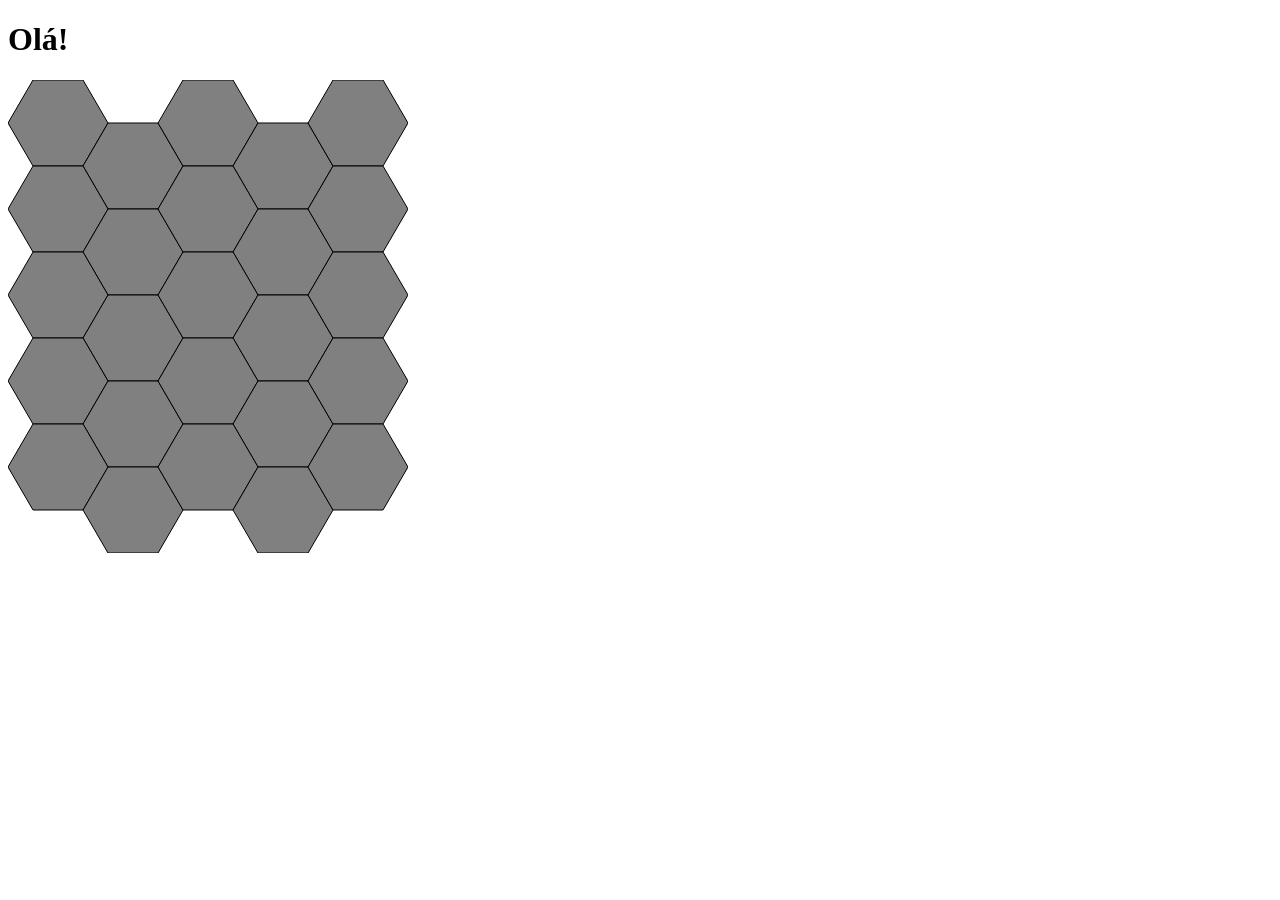
==== index.html @ 294e9039 "map 1" ====
<!DOCTYPE html>
<html>
<head>
    <meta charset="UTF-8">
    <title>Meu Site</title>
</head>

<body>

<h1>Olá!</h1>
<div id="mapa"></div>
<script type="module"  src="script.js"></script>
</body>
</html>
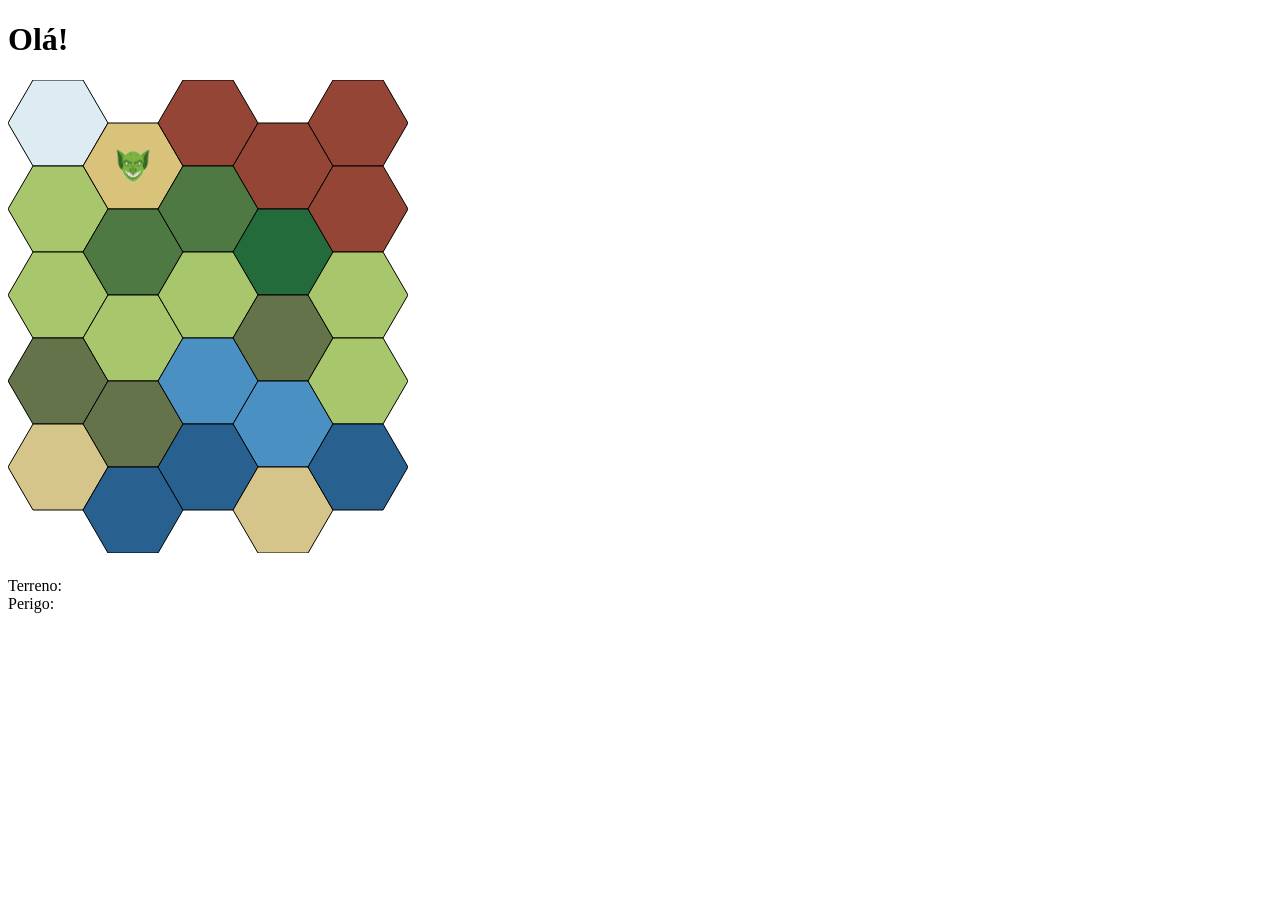
==== commit d5924c44: "color and icon" ====
--- a/index.html
+++ b/index.html
@@ -9,6 +9,21 @@
 
 <h1>Olá!</h1>
 <div id="mapa"></div>
+
+<div id="mapaInfo">
+    <h2 id="nomeLugar"></h2>
+
+    <div>
+        <span>Terreno:</span>
+        <span id="terreno"></span>
+    </div>
+
+    <div>
+        <span>Perigo:</span>
+        <span id="perigo"></span>
+    </div>
+</div>
+
 <script type="module"  src="script.js"></script>
 </body>
 </html>
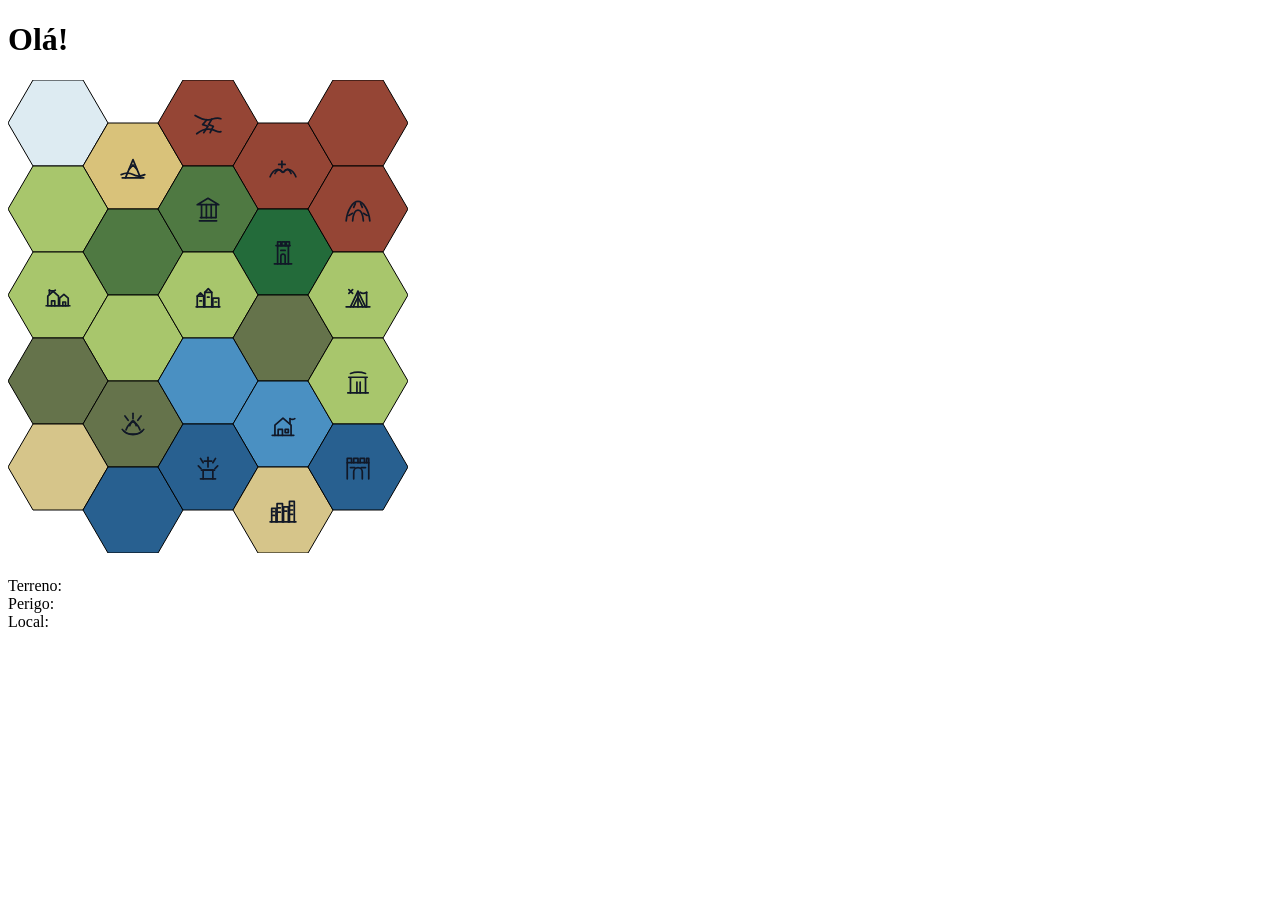
==== commit 48f57873: "base icons" ====
--- a/index.html
+++ b/index.html
@@ -22,6 +22,11 @@
         <span>Perigo:</span>
         <span id="perigo"></span>
     </div>
+
+    <div>
+        <span>Local:</span>
+        <span id="local"></span>
+    </div>
 </div>
 
 <script type="module"  src="script.js"></script>
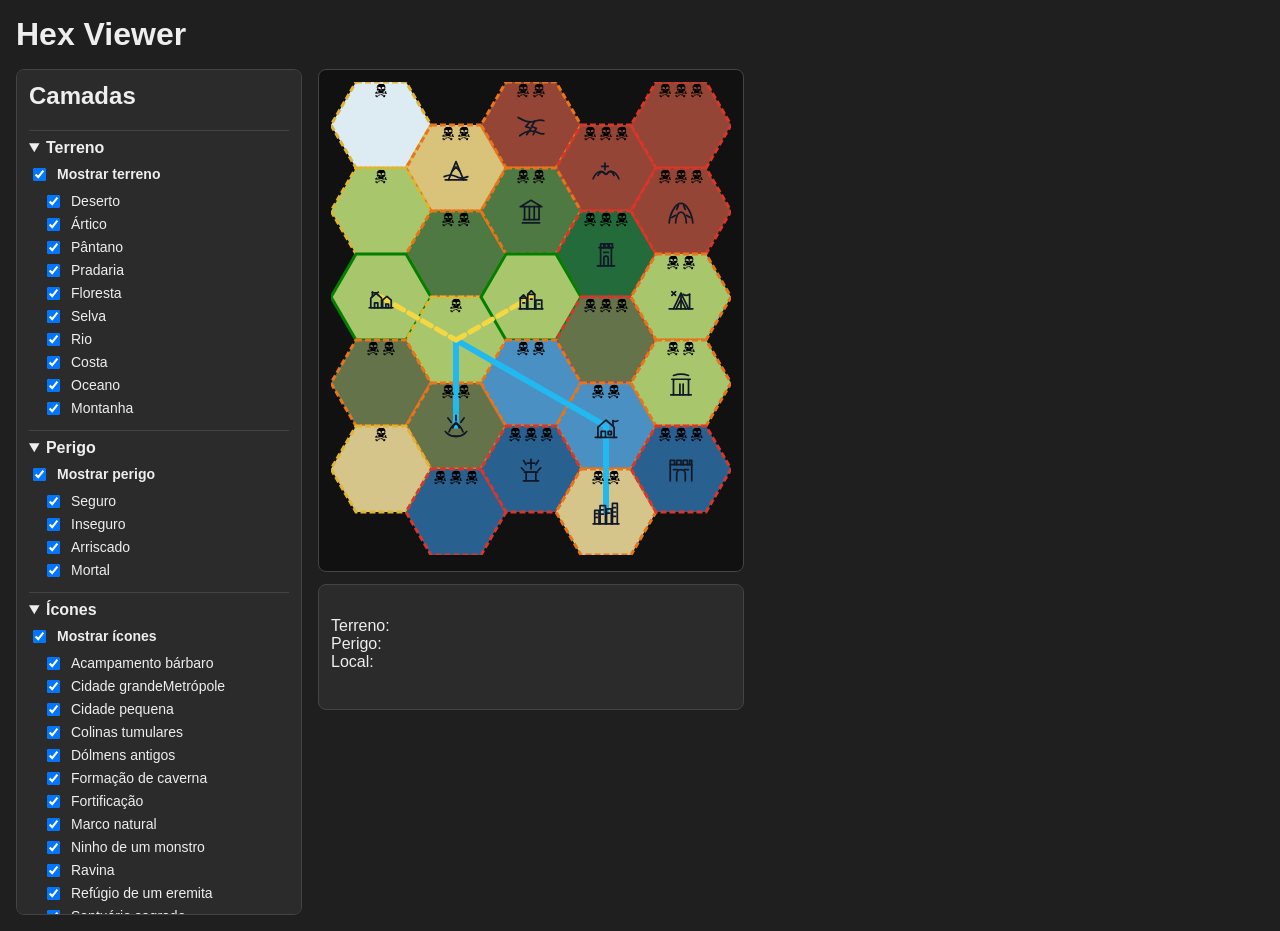
==== commit 8f8f2f2b: "painel de seleção" ====
--- a/index.html
+++ b/index.html
@@ -1,34 +1,42 @@
 <!DOCTYPE html>
 <html>
 <head>
+    <link rel="stylesheet" href="styles.css">
     <meta charset="UTF-8">
     <title>Meu Site</title>
 </head>
 
 <body>
 
-<h1>Olá!</h1>
-<div id="mapa"></div>
+<h1>Hex Viewer</h1>
 
-<div id="mapaInfo">
-    <h2 id="nomeLugar"></h2>
+<div id="app">
+    <aside id="layerPanel"></aside>
 
-    <div>
-        <span>Terreno:</span>
-        <span id="terreno"></span>
-    </div>
+    <main id="mainArea">
+        <div id="mapa"></div>
 
-    <div>
-        <span>Perigo:</span>
-        <span id="perigo"></span>
-    </div>
+        <div id="mapaInfo">
+            <h2 id="nomeLugar"></h2>
 
-    <div>
-        <span>Local:</span>
-        <span id="local"></span>
-    </div>
+            <div>
+                <span>Terreno:</span>
+                <span id="terreno"></span>
+            </div>
+
+            <div>
+                <span>Perigo:</span>
+                <span id="perigo"></span>
+            </div>
+
+            <div>
+                <span>Local:</span>
+                <span id="local"></span>
+            </div>
+        </div>
+    </main>
 </div>
 
-<script type="module"  src="script.js"></script>
+<script type="module" src="script.js"></script>
 </body>
 </html>
--- a/styles.css
+++ b/styles.css
@@ -0,0 +1,83 @@
+body {
+    margin: 0;
+    font-family: Arial, sans-serif;
+    background: #1f1f1f;
+    color: #eeeeee;
+}
+
+h1 {
+    margin: 16px;
+}
+
+#app {
+    display: flex;
+    gap: 16px;
+    padding: 0 16px 16px 16px;
+    align-items: flex-start;
+}
+
+#layerPanel {
+    width: 260px;
+    flex: 0 0 260px;
+    background: #2b2b2b;
+    border: 1px solid #444444;
+    border-radius: 8px;
+    padding: 12px;
+    max-height: calc(100vh - 80px);
+    overflow-y: auto;
+}
+
+#layerPanel h2 {
+    margin-top: 0;
+}
+
+#layerPanel details {
+    border-top: 1px solid #444444;
+    padding: 8px 0;
+}
+
+#layerPanel summary {
+    cursor: pointer;
+    font-weight: bold;
+    margin-bottom: 8px;
+}
+
+.layer-checkbox {
+    display: flex;
+    gap: 8px;
+    align-items: center;
+    margin: 4px 0;
+    cursor: pointer;
+    font-size: 14px;
+}
+
+.layer-main-toggle {
+    margin-bottom: 8px;
+    font-weight: bold;
+}
+
+.layer-sublist {
+    padding-left: 14px;
+}
+
+#mainArea {
+    display: flex;
+    flex-direction: column;
+    gap: 12px;
+}
+
+#mapa {
+    background: #111111;
+    border: 1px solid #444444;
+    border-radius: 8px;
+    padding: 12px;
+    overflow: auto;
+}
+
+#mapaInfo {
+    background: #2b2b2b;
+    border: 1px solid #444444;
+    border-radius: 8px;
+    padding: 12px;
+    min-height: 100px;
+}
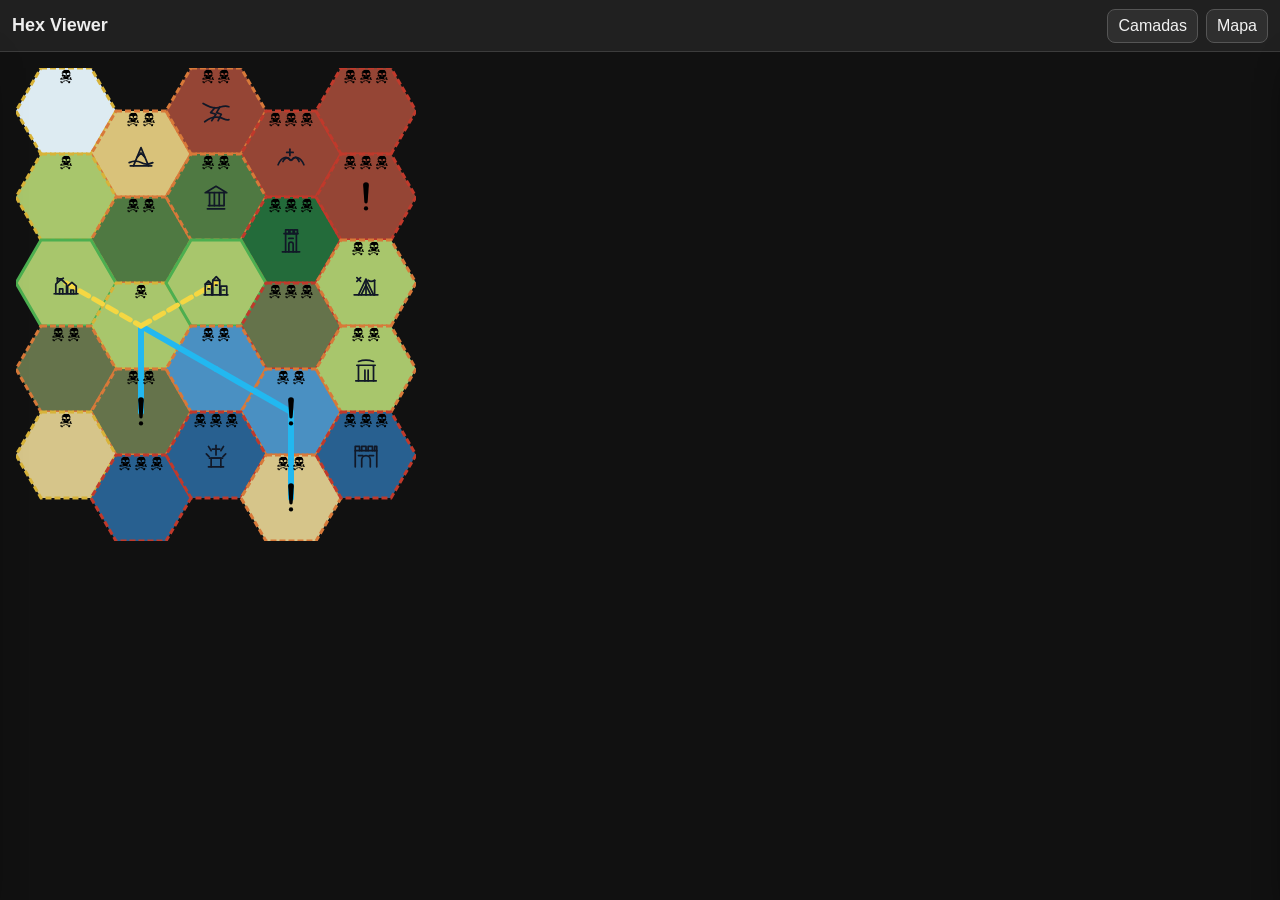
==== commit d6f573e7: "ui rework" ====
--- a/index.html
+++ b/index.html
@@ -1,42 +1,37 @@
 <!DOCTYPE html>
-<html>
+<html lang="pt-BR">
 <head>
     <link rel="stylesheet" href="styles.css">
     <meta charset="UTF-8">
-    <title>Meu Site</title>
+    <meta name="viewport" content="width=device-width, initial-scale=1.0">
+    <title>Hex Viewer</title>
 </head>
 
 <body>
+    <div id="app">
+        <header id="topBar">
+            <div class="topbar-title">Hex Viewer</div>
 
-<h1>Hex Viewer</h1>
+            <div class="topbar-actions">
+                <button id="openLayerPanelBtn" class="topbar-button" type="button">Camadas</button>
+                <button id="openMapInfoBtn" class="topbar-button" type="button">Mapa</button>
+            </div>
+        </header>
 
-<div id="app">
-    <aside id="layerPanel"></aside>
+        <main id="mapArea">
+            <div id="mapa"></div>
+        </main>
 
-    <main id="mainArea">
-        <div id="mapa"></div>
+        <aside id="layerPanel" class="side-panel side-panel-left" aria-hidden="true"></aside>
 
-        <div id="mapaInfo">
-            <h2 id="nomeLugar"></h2>
+        <aside id="mapaInfo" class="side-panel side-panel-right" aria-hidden="true"></aside>
 
-            <div>
-                <span>Terreno:</span>
-                <span id="terreno"></span>
-            </div>
+        <!-- Opcional: remova este aside e o botão #openMapInfoBtn na versão dos jogadores -->
+        <aside id="mapInfoPanel" class="side-panel side-panel-right side-panel-map" aria-hidden="true"></aside>
 
-            <div>
-                <span>Perigo:</span>
-                <span id="perigo"></span>
-            </div>
+        <div id="panelBackdrop" class="panel-backdrop" hidden></div>
+    </div>
 
-            <div>
-                <span>Local:</span>
-                <span id="local"></span>
-            </div>
-        </div>
-    </main>
-</div>
-
-<script type="module" src="script.js"></script>
+    <script type="module" src="script.js"></script>
 </body>
-</html>+</html>
--- a/styles.css
+++ b/styles.css
@@ -1,39 +1,163 @@
+* {
+    box-sizing: border-box;
+}
+
+html,
 body {
+    width: 100%;
+    height: 100%;
     margin: 0;
+}
+
+body {
     font-family: Arial, sans-serif;
-    background: #1f1f1f;
+    background: #111111;
     color: #eeeeee;
-}
-
-h1 {
-    margin: 16px;
+    overflow: hidden;
+}
+
+button {
+    font: inherit;
 }
 
 #app {
-    display: flex;
-    gap: 16px;
-    padding: 0 16px 16px 16px;
-    align-items: flex-start;
-}
-
-#layerPanel {
-    width: 260px;
-    flex: 0 0 260px;
-    background: #2b2b2b;
-    border: 1px solid #444444;
+    width: 100vw;
+    height: 100vh;
+    display: grid;
+    grid-template-rows: auto 1fr;
+    overflow: hidden;
+}
+
+#topBar {
+    height: 52px;
+    display: flex;
+    align-items: center;
+    justify-content: space-between;
+    gap: 12px;
+    padding: 8px 12px;
+    background: #202020;
+    border-bottom: 1px solid #3c3c3c;
+    z-index: 10;
+}
+
+.topbar-title {
+    font-weight: bold;
+    font-size: 18px;
+    white-space: nowrap;
+}
+
+.topbar-actions {
+    display: flex;
+    gap: 8px;
+    align-items: center;
+}
+
+.topbar-button,
+.panel-close-button {
+    border: 1px solid #555555;
+    background: #2f2f2f;
+    color: #f2f2f2;
     border-radius: 8px;
-    padding: 12px;
-    max-height: calc(100vh - 80px);
+    cursor: pointer;
+}
+
+.topbar-button {
+    padding: 7px 10px;
+}
+
+.topbar-button:hover,
+.panel-close-button:hover {
+    background: #3a3a3a;
+}
+
+#mapArea {
+    min-height: 0;
+    min-width: 0;
+    overflow: hidden;
+}
+
+#mapa {
+    width: 100%;
+    height: 100%;
+    overflow: auto;
+    background: #111111;
+    padding: 16px;
+    touch-action: pan-x pan-y;
+}
+
+#mapa svg {
+    display: block;
+    min-width: max-content;
+    min-height: max-content;
+}
+
+.side-panel {
+    position: fixed;
+    top: 52px;
+    bottom: 0;
+    width: min(390px, calc(100vw - 28px));
+    background: #252525;
+    border-color: #444444;
+    color: #eeeeee;
+    z-index: 30;
     overflow-y: auto;
-}
-
-#layerPanel h2 {
-    margin-top: 0;
-}
-
-#layerPanel details {
+    padding: 14px;
+    transition: transform 180ms ease;
+    box-shadow: 0 16px 40px rgba(0, 0, 0, 0.45);
+}
+
+.side-panel-left {
+    left: 0;
+    border-right: 1px solid #444444;
+    transform: translateX(-105%);
+}
+
+.side-panel-right {
+    right: 0;
+    border-left: 1px solid #444444;
+    transform: translateX(105%);
+}
+
+.side-panel.is-open {
+    transform: translateX(0);
+}
+
+.side-panel-header {
+    display: flex;
+    align-items: center;
+    justify-content: space-between;
+    gap: 12px;
+    margin-bottom: 12px;
+}
+
+.side-panel-header h2 {
+    margin: 0;
+    font-size: 19px;
+}
+
+.panel-close-button {
+    width: 34px;
+    height: 34px;
+    font-size: 24px;
+    line-height: 1;
+}
+
+.panel-backdrop {
+    position: fixed;
+    inset: 52px 0 0 0;
+    background: rgba(0, 0, 0, 0.35);
+    z-index: 20;
+}
+
+.panel-backdrop[hidden] {
+    display: none;
+}
+
+#layerPanel details,
+.hex-info-section {
     border-top: 1px solid #444444;
-    padding: 8px 0;
+    padding-top: 10px;
+    margin-top: 10px;
 }
 
 #layerPanel summary {
@@ -46,7 +170,7 @@
     display: flex;
     gap: 8px;
     align-items: center;
-    margin: 4px 0;
+    margin: 5px 0;
     cursor: pointer;
     font-size: 14px;
 }
@@ -60,24 +184,104 @@
     padding-left: 14px;
 }
 
-#mainArea {
-    display: flex;
-    flex-direction: column;
-    gap: 12px;
-}
-
-#mapa {
-    background: #111111;
-    border: 1px solid #444444;
-    border-radius: 8px;
-    padding: 12px;
-    overflow: auto;
-}
-
-#mapaInfo {
-    background: #2b2b2b;
-    border: 1px solid #444444;
-    border-radius: 8px;
-    padding: 12px;
-    min-height: 100px;
-}+.hex-info-summary {
+    margin: 0 0 12px 0;
+    color: #d7d7d7;
+    line-height: 1.35;
+}
+
+.hex-info-section h3 {
+    margin: 0 0 8px 0;
+    font-size: 15px;
+    color: #f0d78c;
+}
+
+.hex-info-row {
+    display: grid;
+    grid-template-columns: 132px 1fr;
+    gap: 8px;
+    margin: 4px 0;
+}
+
+.hex-info-label {
+    font-weight: bold;
+    color: #bbbbbb;
+}
+
+.hex-info-value {
+    color: #eeeeee;
+    overflow-wrap: anywhere;
+}
+
+.hex-info-text {
+    margin: 4px 0 8px 0;
+    line-height: 1.35;
+}
+
+.hex-info-list {
+    margin: 4px 0 0 18px;
+    padding: 0;
+}
+
+.hex-info-list li {
+    margin: 3px 0;
+}
+
+.hex-info-empty {
+    color: #aaaaaa;
+    font-style: italic;
+}
+
+@media (orientation: landscape) and (max-height: 520px) {
+    #topBar {
+        height: 42px;
+        padding: 5px 8px;
+    }
+
+    .topbar-title {
+        font-size: 15px;
+    }
+
+    .topbar-button {
+        padding: 5px 8px;
+        font-size: 13px;
+    }
+
+    .side-panel {
+        top: 42px;
+        width: min(360px, calc(100vw - 24px));
+        padding: 10px;
+    }
+
+    .panel-backdrop {
+        inset: 42px 0 0 0;
+    }
+
+    #mapa {
+        padding: 10px;
+    }
+}
+
+@media (max-width: 700px) {
+    #topBar {
+        height: 48px;
+    }
+
+    .topbar-title {
+        font-size: 16px;
+    }
+
+    .side-panel {
+        top: 48px;
+        width: min(92vw, 390px);
+    }
+
+    .panel-backdrop {
+        inset: 48px 0 0 0;
+    }
+
+    .hex-info-row {
+        grid-template-columns: 1fr;
+        gap: 2px;
+    }
+}
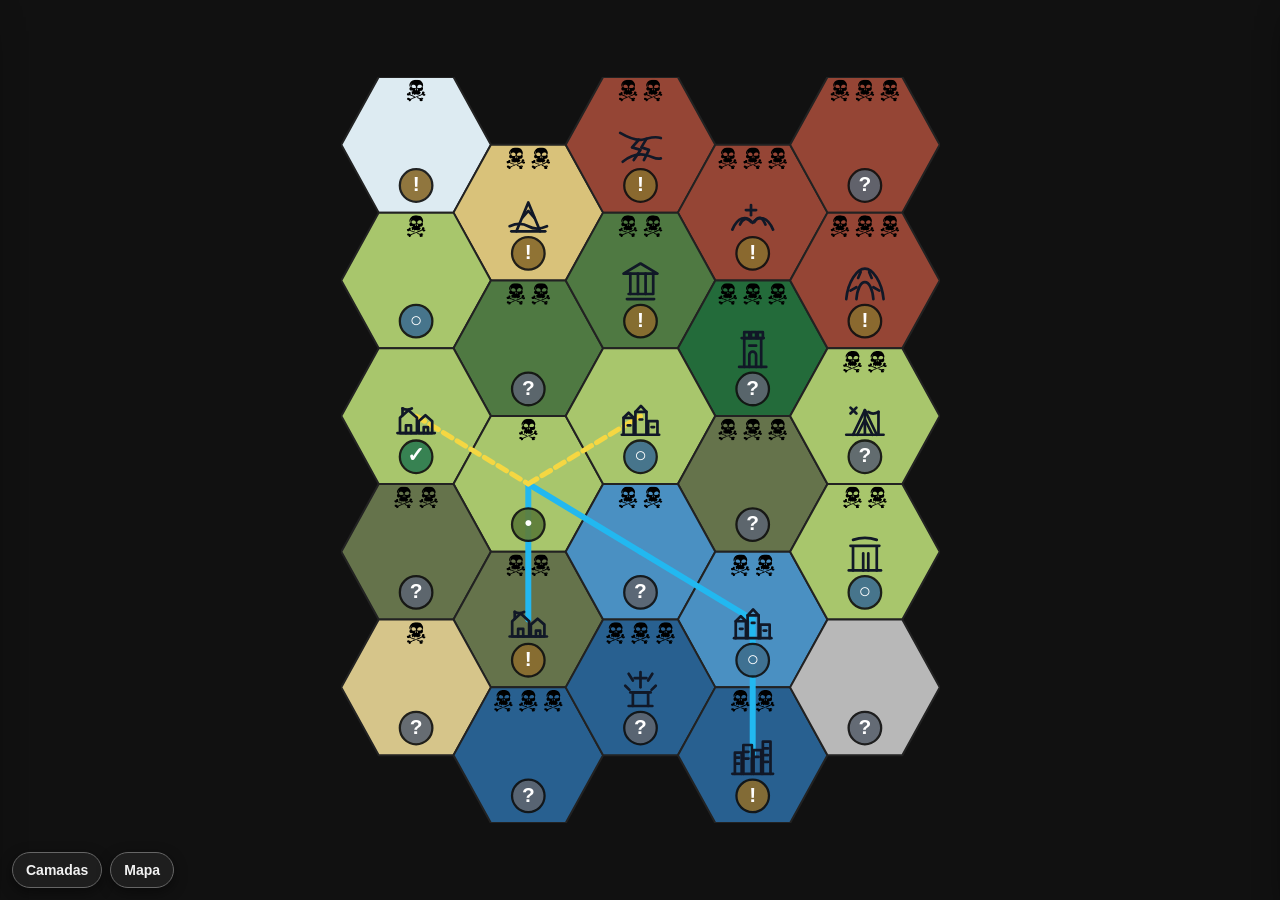
==== commit f5046acd: "no header" ====
--- a/index.html
+++ b/index.html
@@ -8,30 +8,25 @@
 </head>
 
 <body>
-    <div id="app">
-        <header id="topBar">
-            <div class="topbar-title">Hex Viewer</div>
+<div id="app">
+    <main id="mapArea">
+        <div id="mapa"></div>
+    </main>
 
-            <div class="topbar-actions">
-                <button id="openLayerPanelBtn" class="topbar-button" type="button">Camadas</button>
-                <button id="openMapInfoBtn" class="topbar-button" type="button">Mapa</button>
-            </div>
-        </header>
-
-        <main id="mapArea">
-            <div id="mapa"></div>
-        </main>
-
-        <aside id="layerPanel" class="side-panel side-panel-left" aria-hidden="true"></aside>
-
-        <aside id="mapaInfo" class="side-panel side-panel-right" aria-hidden="true"></aside>
-
-        <!-- Opcional: remova este aside e o botão #openMapInfoBtn na versão dos jogadores -->
-        <aside id="mapInfoPanel" class="side-panel side-panel-right side-panel-map" aria-hidden="true"></aside>
-
-        <div id="panelBackdrop" class="panel-backdrop" hidden></div>
+    <div id="floatingControls">
+        <button id="openLayerPanelBtn" class="floating-button" type="button">Camadas</button>
+        <button id="openMapInfoBtn" class="floating-button" type="button">Mapa</button>
     </div>
 
-    <script type="module" src="script.js"></script>
+    <aside id="layerPanel" class="side-panel side-panel-left" aria-hidden="true"></aside>
+
+    <aside id="mapaInfo" class="side-panel side-panel-right" aria-hidden="true"></aside>
+
+    <aside id="mapInfoPanel" class="side-panel side-panel-right side-panel-map" aria-hidden="true"></aside>
+
+    <div id="panelBackdrop" class="panel-backdrop" hidden></div>
+</div>
+
+<script type="module" src="script.js"></script>
 </body>
 </html>
--- a/styles.css
+++ b/styles.css
@@ -14,63 +14,25 @@
     background: #111111;
     color: #eeeeee;
     overflow: hidden;
+    font-size: 14px;
 }
 
 button {
     font: inherit;
 }
+
+/* Layout principal */
 
 #app {
     width: 100vw;
     height: 100vh;
-    display: grid;
-    grid-template-rows: auto 1fr;
     overflow: hidden;
-}
-
-#topBar {
-    height: 52px;
-    display: flex;
-    align-items: center;
-    justify-content: space-between;
-    gap: 12px;
-    padding: 8px 12px;
-    background: #202020;
-    border-bottom: 1px solid #3c3c3c;
-    z-index: 10;
-}
-
-.topbar-title {
-    font-weight: bold;
-    font-size: 18px;
-    white-space: nowrap;
-}
-
-.topbar-actions {
-    display: flex;
-    gap: 8px;
-    align-items: center;
-}
-
-.topbar-button,
-.panel-close-button {
-    border: 1px solid #555555;
-    background: #2f2f2f;
-    color: #f2f2f2;
-    border-radius: 8px;
-    cursor: pointer;
-}
-
-.topbar-button {
-    padding: 7px 10px;
-}
-
-.topbar-button:hover,
-.panel-close-button:hover {
-    background: #3a3a3a;
+    position: relative;
 }
 
 #mapArea {
+    width: 100%;
+    height: 100%;
     min-height: 0;
     min-width: 0;
     overflow: hidden;
@@ -82,26 +44,84 @@
     overflow: auto;
     background: #111111;
     padding: 16px;
+
+    display: flex;
+    align-items: center;
+    justify-content: center;
+
     touch-action: pan-x pan-y;
+}
+
+#mapa.mapa-scroll-y {
+    align-items: flex-start;
+}
+
+#mapa.mapa-scroll-x {
+    justify-content: flex-start;
 }
 
 #mapa svg {
     display: block;
-    min-width: max-content;
-    min-height: max-content;
-}
+}
+
+.hex-map-svg {
+    display: block;
+    flex: 0 0 auto;
+}
+
+/* Botões flutuantes */
+
+#floatingControls {
+    position: fixed;
+    left: max(12px, env(safe-area-inset-left));
+    bottom: max(12px, env(safe-area-inset-bottom));
+    z-index: 15;
+
+    display: flex;
+    gap: 8px;
+    align-items: center;
+}
+
+.floating-button {
+    border: 1px solid #666666;
+    background: rgba(32, 32, 32, 0.88);
+    color: #f2f2f2;
+    border-radius: 999px;
+    cursor: pointer;
+
+    padding: 9px 13px;
+    font-size: 14px;
+    font-weight: 600;
+
+    box-shadow: 0 4px 14px rgba(0, 0, 0, 0.45);
+    backdrop-filter: blur(4px);
+}
+
+.floating-button:hover {
+    background: rgba(58, 58, 58, 0.95);
+}
+
+/* Painéis laterais */
 
 .side-panel {
     position: fixed;
-    top: 52px;
+    top: 0;
     bottom: 0;
     width: min(390px, calc(100vw - 28px));
+
     background: #252525;
     border-color: #444444;
     color: #eeeeee;
+
     z-index: 30;
     overflow-y: auto;
-    padding: 14px;
+
+    padding:
+            max(14px, env(safe-area-inset-top))
+            14px
+            max(14px, env(safe-area-inset-bottom))
+            14px;
+
     transition: transform 180ms ease;
     box-shadow: 0 16px 40px rgba(0, 0, 0, 0.45);
 }
@@ -138,13 +158,23 @@
 .panel-close-button {
     width: 34px;
     height: 34px;
+    border: 1px solid #555555;
+    background: #2f2f2f;
+    color: #f2f2f2;
+    border-radius: 8px;
+    cursor: pointer;
+
     font-size: 24px;
     line-height: 1;
 }
 
+.panel-close-button:hover {
+    background: #3a3a3a;
+}
+
 .panel-backdrop {
     position: fixed;
-    inset: 52px 0 0 0;
+    inset: 0;
     background: rgba(0, 0, 0, 0.35);
     z-index: 20;
 }
@@ -153,41 +183,141 @@
     display: none;
 }
 
-#layerPanel details,
+/* Painel de camadas */
+
+#layerPanel details {
+    border-top: 1px solid #444444;
+    padding-top: 10px;
+    margin-top: 10px;
+}
+
+#layerPanel summary {
+    cursor: pointer;
+    font-weight: bold;
+    margin-bottom: 8px;
+}
+
+.layer-checkbox {
+    display: flex;
+    gap: 8px;
+    align-items: center;
+
+    min-height: 24px;
+    margin: 5px 0;
+
+    cursor: pointer;
+    font-size: 14px;
+}
+
+.layer-main-toggle {
+    margin-bottom: 8px;
+    font-weight: bold;
+}
+
+.layer-sublist {
+    padding-left: 14px;
+}
+
+/* Previews visuais no painel de camadas */
+
+.layer-preview {
+    flex: 0 0 auto;
+    width: 30px;
+    min-width: 30px;
+    height: 20px;
+
+    display: inline-flex;
+    align-items: center;
+    justify-content: center;
+}
+
+.layer-preview-terrain {
+    width: 22px;
+    min-width: 22px;
+    height: 18px;
+
+    border: 1px solid #111111;
+    border-radius: 4px;
+}
+
+.layer-preview-danger {
+    gap: 1px;
+}
+
+.layer-preview-danger img {
+    width: 12px;
+    height: 12px;
+    object-fit: contain;
+}
+
+.layer-preview-danger-safe {
+    width: 17px;
+    height: 17px;
+
+    border: 3px solid #4CAF50;
+    border-radius: 50%;
+}
+
+.layer-preview-icon {
+    width: 28px;
+    min-width: 28px;
+    height: 24px;
+
+    background: #3a3a3a;
+    border: 1px solid #666666;
+    border-radius: 6px;
+
+    display: inline-flex;
+    align-items: center;
+    justify-content: center;
+}
+
+.layer-preview-icon img {
+    width: 18px;
+    height: 18px;
+    object-fit: contain;
+
+    filter: drop-shadow(0 0 2px #000000);
+}
+
+.layer-preview-connection {
+    width: 32px;
+    min-width: 32px;
+}
+
+.layer-preview-connection-line {
+    width: 26px;
+    display: block;
+
+    border-top-style: solid;
+    border-radius: 999px;
+}
+
+.layer-preview-exploration {
+    width: 20px;
+    min-width: 20px;
+    height: 20px;
+
+    border: 2px solid #111111;
+    border-radius: 50%;
+
+    font-size: 13px;
+    line-height: 1;
+    font-weight: 700;
+}
+
+/* Painel de informação do hex/mapa */
+
+.hex-info-summary {
+    margin: 0 0 12px 0;
+    color: #d7d7d7;
+    line-height: 1.35;
+}
+
 .hex-info-section {
     border-top: 1px solid #444444;
     padding-top: 10px;
     margin-top: 10px;
-}
-
-#layerPanel summary {
-    cursor: pointer;
-    font-weight: bold;
-    margin-bottom: 8px;
-}
-
-.layer-checkbox {
-    display: flex;
-    gap: 8px;
-    align-items: center;
-    margin: 5px 0;
-    cursor: pointer;
-    font-size: 14px;
-}
-
-.layer-main-toggle {
-    margin-bottom: 8px;
-    font-weight: bold;
-}
-
-.layer-sublist {
-    padding-left: 14px;
-}
-
-.hex-info-summary {
-    margin: 0 0 12px 0;
-    color: #d7d7d7;
-    line-height: 1.35;
 }
 
 .hex-info-section h3 {
@@ -232,56 +362,188 @@
     font-style: italic;
 }
 
+/* Hexes */
+
+.hex-tile {
+    cursor: pointer;
+}
+
+.hex-fill {
+    stroke: #222222;
+    stroke-width: 2;
+    stroke-linejoin: round;
+
+    transition:
+            filter 120ms ease,
+            stroke 120ms ease,
+            stroke-width 120ms ease;
+
+    vector-effect: non-scaling-stroke;
+}
+
+.hex-tile:hover .hex-fill {
+    filter: brightness(1.08);
+    stroke: #d8d8d8;
+}
+
+.hex-selection-ring {
+    fill: none;
+
+    stroke: #ff00ff;
+    stroke-width: 7;
+    stroke-linejoin: round;
+    stroke-linecap: round;
+    stroke-dasharray: 12 7;
+
+    opacity: 0;
+    pointer-events: none;
+    vector-effect: non-scaling-stroke;
+
+    filter:
+            drop-shadow(0 0 2px #000000)
+            drop-shadow(0 0 7px rgba(255, 0, 255, 0.9));
+
+    transition: opacity 120ms ease;
+}
+
+.hex-tile.is-selected .hex-selection-ring {
+    opacity: 1;
+    animation: selectedHexDash 900ms linear infinite;
+}
+
+.hex-tile.is-selected .hex-fill {
+    filter:
+            brightness(1.12)
+            drop-shadow(0 0 3px rgba(255, 0, 255, 0.55));
+}
+
+@keyframes selectedHexDash {
+    to {
+        stroke-dashoffset: -19;
+    }
+}
+
+/* Mobile horizontal */
+
 @media (orientation: landscape) and (max-height: 520px) {
-    #topBar {
-        height: 42px;
-        padding: 5px 8px;
-    }
-
-    .topbar-title {
-        font-size: 15px;
-    }
-
-    .topbar-button {
-        padding: 5px 8px;
-        font-size: 13px;
+    #mapa {
+        padding: 8px 12px 18px 12px;
+        align-items: flex-start;
+        justify-content: center;
     }
 
     .side-panel {
-        top: 42px;
+        top: 0;
         width: min(360px, calc(100vw - 24px));
         padding: 10px;
     }
 
     .panel-backdrop {
-        inset: 42px 0 0 0;
+        inset: 0;
+    }
+
+    .floating-button {
+        font-size: 13px;
+        padding: 7px 11px;
+    }
+
+    .side-panel-header h2 {
+        font-size: 17px;
+    }
+
+    .panel-close-button {
+        width: 32px;
+        height: 32px;
+        font-size: 23px;
+    }
+}
+
+/* Mobile vertical */
+
+@media (orientation: portrait) and (max-width: 700px) {
+    body {
+        font-size: 16px;
     }
 
     #mapa {
-        padding: 10px;
-    }
-}
-
-@media (max-width: 700px) {
-    #topBar {
-        height: 48px;
-    }
-
-    .topbar-title {
+        padding: 14px;
+    }
+
+    .side-panel {
+        top: 0;
+        width: min(94vw, 420px);
+
+        padding:
+                max(16px, env(safe-area-inset-top))
+                16px
+                max(16px, env(safe-area-inset-bottom))
+                16px;
+
         font-size: 16px;
     }
 
-    .side-panel {
-        top: 48px;
-        width: min(92vw, 390px);
-    }
-
     .panel-backdrop {
-        inset: 48px 0 0 0;
+        inset: 0;
+    }
+
+    .floating-button {
+        font-size: 15px;
+        padding: 9px 13px;
+    }
+
+    .side-panel-header h2 {
+        font-size: 21px;
+    }
+
+    .panel-close-button {
+        width: 38px;
+        height: 38px;
+        font-size: 26px;
+    }
+
+    #layerPanel summary {
+        font-size: 17px;
+        margin-bottom: 10px;
+    }
+
+    .layer-checkbox {
+        font-size: 16px;
+        min-height: 32px;
+        gap: 10px;
+    }
+
+    .layer-checkbox input {
+        width: 18px;
+        height: 18px;
+    }
+
+    .hex-info-summary {
+        font-size: 16px;
+        line-height: 1.45;
+    }
+
+    .hex-info-section h3 {
+        font-size: 17px;
     }
 
     .hex-info-row {
         grid-template-columns: 1fr;
-        gap: 2px;
-    }
-}
+        gap: 3px;
+        margin: 8px 0;
+    }
+
+    .hex-info-label {
+        font-size: 15px;
+    }
+
+    .hex-info-value,
+    .hex-info-text,
+    .hex-info-list {
+        font-size: 16px;
+        line-height: 1.45;
+    }
+
+    .hex-info-list li {
+        margin: 6px 0;
+    }
+}
